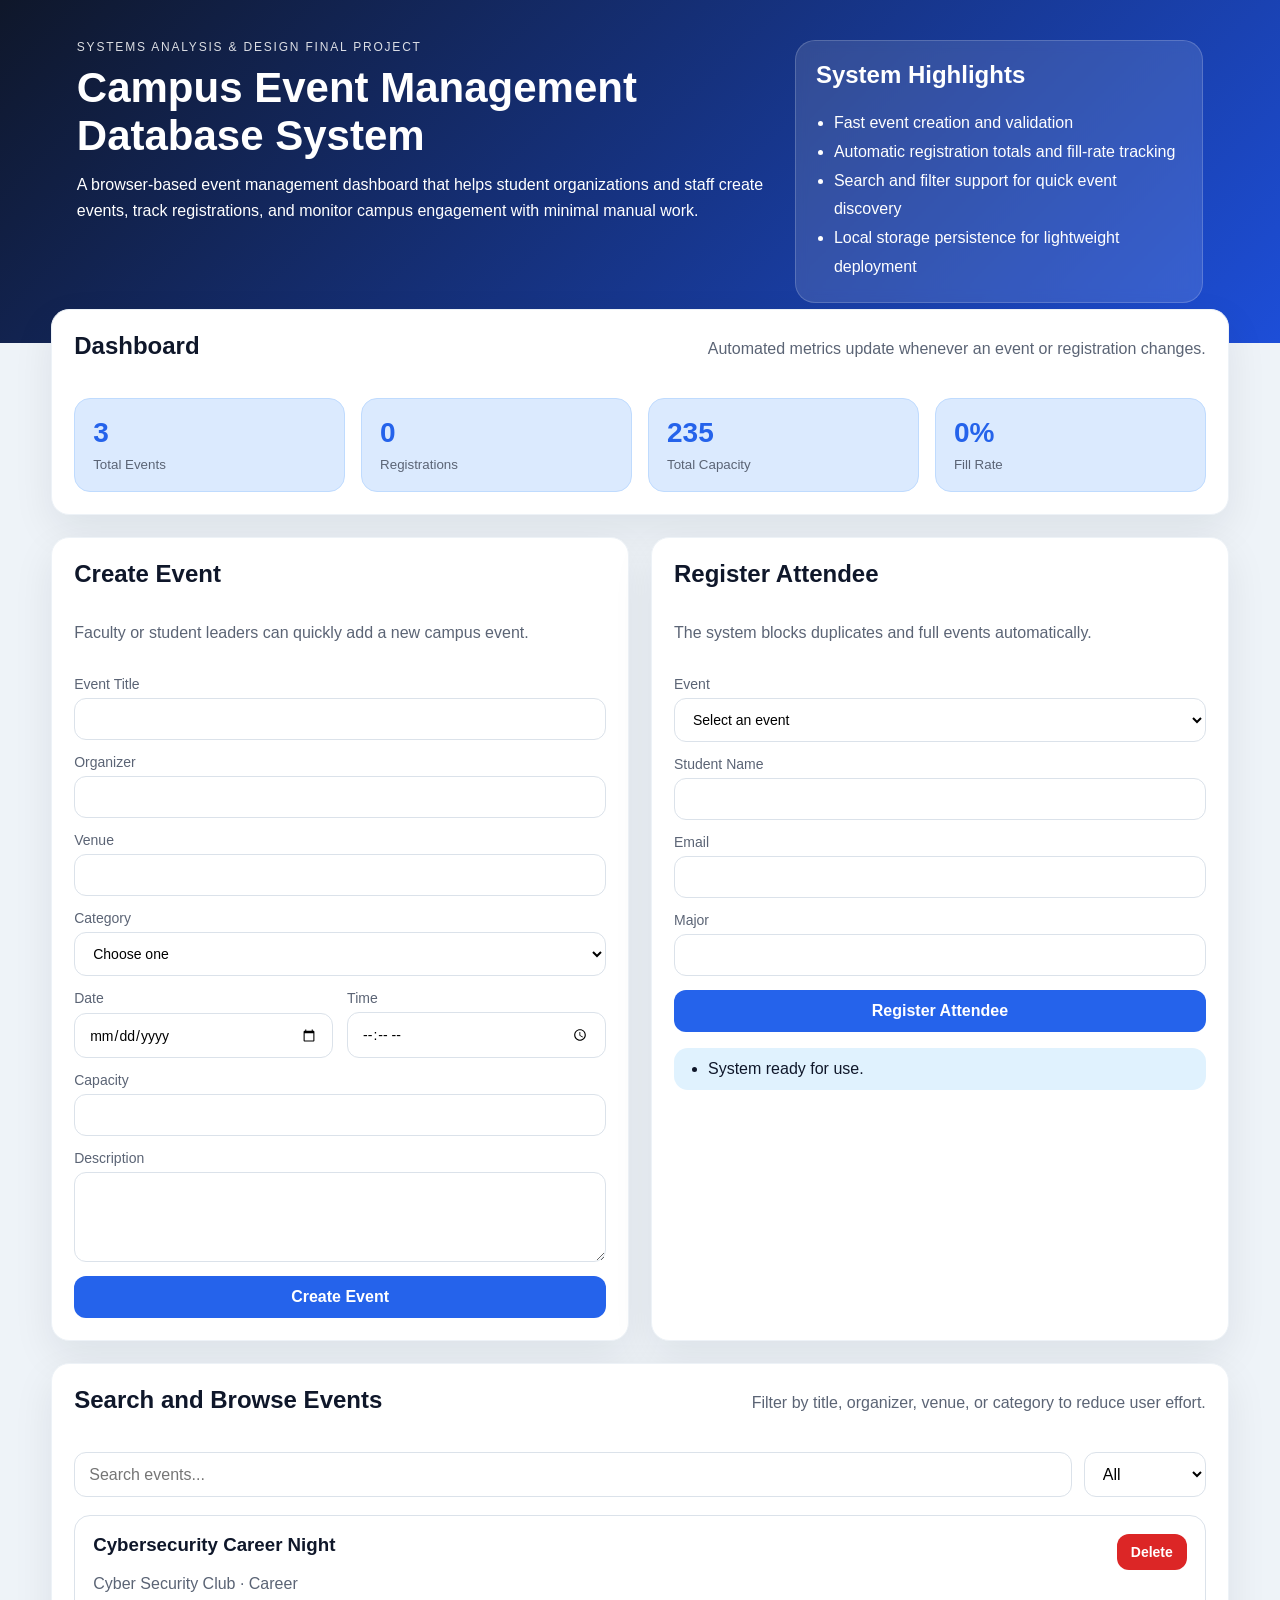
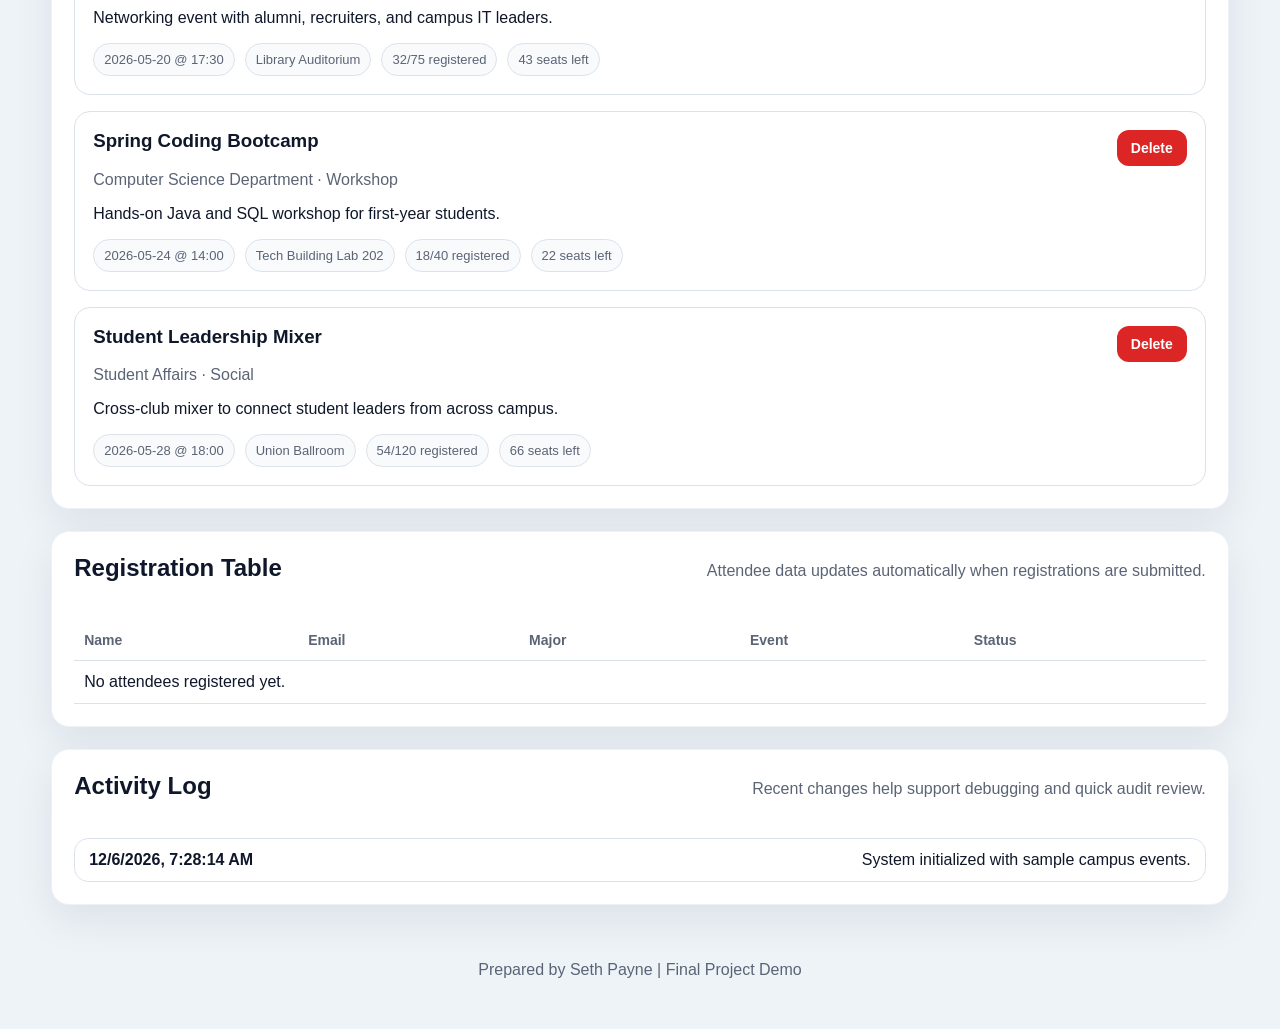
==== 1_code/index.html @ 9ccda8d7 "Add files via upload" ====
<!DOCTYPE html>
<html lang="en">
<head>
  <meta charset="UTF-8" />
  <meta name="viewport" content="width=device-width, initial-scale=1.0" />
  <title>Campus Event Management Database System</title>
  <link rel="stylesheet" href="style.css" />
</head>
<body>
  <header class="hero">
    <div>
      <p class="eyebrow">Systems Analysis & Design Final Project</p>
      <h1>Campus Event Management Database System</h1>
      <p class="hero-copy">
        A browser-based event management dashboard that helps student organizations and staff
        create events, track registrations, and monitor campus engagement with minimal manual work.
      </p>
    </div>
    <div class="hero-panel">
      <h2>System Highlights</h2>
      <ul>
        <li>Fast event creation and validation</li>
        <li>Automatic registration totals and fill-rate tracking</li>
        <li>Search and filter support for quick event discovery</li>
        <li>Local storage persistence for lightweight deployment</li>
      </ul>
    </div>
  </header>

  <main class="layout">
    <section class="panel full">
      <div class="section-head">
        <h2>Dashboard</h2>
        <p>Automated metrics update whenever an event or registration changes.</p>
      </div>
      <div id="stats" class="stats-grid"></div>
    </section>

    <section class="panel">
      <div class="section-head">
        <h2>Create Event</h2>
        <p>Faculty or student leaders can quickly add a new campus event.</p>
      </div>
      <form id="event-form" class="stack-form">
        <label>Event Title<input name="title" type="text" required /></label>
        <label>Organizer<input name="organizer" type="text" required /></label>
        <label>Venue<input name="venue" type="text" required /></label>
        <label>Category
          <select name="category" required>
            <option value="">Choose one</option>
            <option>Career</option>
            <option>Workshop</option>
            <option>Social</option>
            <option>Academic</option>
            <option>Club</option>
          </select>
        </label>
        <div class="split">
          <label>Date<input name="date" type="date" required /></label>
          <label>Time<input name="time" type="time" required /></label>
        </div>
        <label>Capacity<input name="capacity" type="number" min="1" required /></label>
        <label>Description<textarea name="description" rows="4"></textarea></label>
        <button type="submit">Create Event</button>
      </form>
    </section>

    <section class="panel">
      <div class="section-head">
        <h2>Register Attendee</h2>
        <p>The system blocks duplicates and full events automatically.</p>
      </div>
      <form id="registration-form" class="stack-form">
        <label>Event
          <select id="registration-event" name="eventId" required></select>
        </label>
        <label>Student Name<input name="name" type="text" required /></label>
        <label>Email<input name="email" type="email" required /></label>
        <label>Major<input name="major" type="text" /></label>
        <button type="submit">Register Attendee</button>
      </form>
      <div id="message-box" class="message info"><ul><li>System ready for use.</li></ul></div>
    </section>

    <section class="panel full">
      <div class="section-head">
        <h2>Search and Browse Events</h2>
        <p>Filter by title, organizer, venue, or category to reduce user effort.</p>
      </div>
      <div class="toolbar">
        <input id="search" type="search" placeholder="Search events..." />
        <select id="category-filter">
          <option>All</option>
          <option>Career</option>
          <option>Workshop</option>
          <option>Social</option>
          <option>Academic</option>
          <option>Club</option>
        </select>
      </div>
      <div id="event-list" class="event-grid"></div>
    </section>

    <section class="panel full">
      <div class="section-head">
        <h2>Registration Table</h2>
        <p>Attendee data updates automatically when registrations are submitted.</p>
      </div>
      <div class="table-wrap">
        <table>
          <thead>
            <tr>
              <th>Name</th>
              <th>Email</th>
              <th>Major</th>
              <th>Event</th>
              <th>Status</th>
            </tr>
          </thead>
          <tbody id="attendee-table-body"></tbody>
        </table>
      </div>
    </section>

    <section class="panel full">
      <div class="section-head">
        <h2>Activity Log</h2>
        <p>Recent changes help support debugging and quick audit review.</p>
      </div>
      <ul id="activity-feed" class="activity-feed"></ul>
    </section>
  </main>

  <footer class="footer">
    <p>Prepared by Seth Payne | Final Project Demo</p>
  </footer>

  <script type="module" src="app.js"></script>
</body>
</html>
---- 1_code/style.css ----
:root {
  --bg: #0f172a;
  --panel: #ffffff;
  --ink: #0f172a;
  --muted: #5b6475;
  --line: #dbe2ea;
  --accent: #2563eb;
  --accent-soft: #dbeafe;
  --success: #065f46;
  --success-bg: #d1fae5;
  --error: #991b1b;
  --error-bg: #fee2e2;
  --info-bg: #e0f2fe;
}

* { box-sizing: border-box; }

body {
  margin: 0;
  font-family: Arial, Helvetica, sans-serif;
  color: var(--ink);
  background: #eef3f8;
}

.hero {
  background: linear-gradient(135deg, #0f172a 0%, #1d4ed8 100%);
  color: #fff;
  padding: 40px 6vw;
  display: grid;
  grid-template-columns: 1.7fr 1fr;
  gap: 24px;
  align-items: start;
}

.eyebrow {
  text-transform: uppercase;
  letter-spacing: 0.15em;
  font-size: 12px;
  opacity: 0.85;
  margin: 0 0 10px;
}

h1, h2, h3, p {
  margin-top: 0;
}

.hero h1 {
  font-size: 42px;
  margin-bottom: 12px;
}

.hero-copy {
  max-width: 760px;
  line-height: 1.6;
}

.hero-panel {
  background: rgba(255, 255, 255, 0.12);
  border: 1px solid rgba(255,255,255,0.18);
  border-radius: 20px;
  padding: 20px;
  backdrop-filter: blur(6px);
}

.hero-panel ul {
  padding-left: 18px;
  line-height: 1.8;
  margin-bottom: 0;
}

.layout {
  width: min(1200px, 92vw);
  margin: -34px auto 40px;
  display: grid;
  grid-template-columns: repeat(2, 1fr);
  gap: 22px;
}

.panel {
  background: var(--panel);
  border-radius: 18px;
  padding: 22px;
  box-shadow: 0 15px 40px rgba(15, 23, 42, 0.08);
  border: 1px solid #edf2f7;
}

.panel.full {
  grid-column: 1 / -1;
}

.section-head {
  display: flex;
  justify-content: space-between;
  gap: 16px;
  align-items: baseline;
  margin-bottom: 18px;
  flex-wrap: wrap;
}

.section-head p, .muted {
  color: var(--muted);
}

.stats-grid {
  display: grid;
  grid-template-columns: repeat(4, 1fr);
  gap: 16px;
}

.stat-card {
  padding: 18px;
  background: var(--accent-soft);
  border-radius: 16px;
  border: 1px solid #bfdbfe;
}

.stat-card span {
  display: block;
  font-size: 28px;
  font-weight: bold;
  color: var(--accent);
  margin-bottom: 6px;
}

.stat-card small {
  color: var(--muted);
}

.stack-form {
  display: grid;
  gap: 14px;
}

.stack-form label {
  display: grid;
  gap: 6px;
  color: var(--muted);
  font-size: 14px;
}

input, select, textarea, button {
  font: inherit;
}

input, select, textarea {
  padding: 12px 14px;
  border: 1px solid var(--line);
  border-radius: 12px;
  background: #fff;
}

button {
  background: var(--accent);
  color: white;
  border: none;
  padding: 12px 14px;
  border-radius: 12px;
  cursor: pointer;
  font-weight: 700;
}

button:hover {
  opacity: 0.95;
}

.danger-btn {
  background: #dc2626;
  padding: 10px 14px;
  font-size: 14px;
}

.split {
  display: grid;
  grid-template-columns: repeat(2, 1fr);
  gap: 14px;
}

.message {
  border-radius: 14px;
  padding: 12px 16px;
  margin-top: 16px;
}

.message ul {
  margin: 0;
  padding-left: 18px;
}

.message.info { background: var(--info-bg); }
.message.success { background: var(--success-bg); color: var(--success); }
.message.error { background: var(--error-bg); color: var(--error); }

.toolbar {
  display: flex;
  gap: 12px;
  margin-bottom: 18px;
  flex-wrap: wrap;
}

.toolbar input {
  flex: 1 1 320px;
}

.event-grid {
  display: grid;
  gap: 16px;
}

.event-card {
  border: 1px solid var(--line);
  border-radius: 16px;
  padding: 18px;
}

.event-top {
  display: flex;
  justify-content: space-between;
  gap: 16px;
  align-items: start;
}

.pill-row {
  display: flex;
  gap: 10px;
  flex-wrap: wrap;
}

.pill-row span {
  background: #f8fafc;
  border: 1px solid var(--line);
  padding: 8px 10px;
  border-radius: 999px;
  color: var(--muted);
  font-size: 13px;
}

.table-wrap {
  overflow-x: auto;
}

table {
  width: 100%;
  border-collapse: collapse;
}

th, td {
  text-align: left;
  border-bottom: 1px solid var(--line);
  padding: 12px 10px;
}

th {
  color: var(--muted);
  font-size: 14px;
}

.activity-feed {
  list-style: none;
  padding: 0;
  margin: 0;
  display: grid;
  gap: 12px;
}

.activity-feed li {
  border: 1px solid var(--line);
  border-radius: 14px;
  padding: 12px 14px;
  display: flex;
  justify-content: space-between;
  gap: 18px;
  flex-wrap: wrap;
}

.empty-state {
  border: 1px dashed var(--line);
  border-radius: 16px;
  padding: 24px;
  text-align: center;
  color: var(--muted);
}

.footer {
  text-align: center;
  color: var(--muted);
  padding: 16px 20px 34px;
}

@media (max-width: 900px) {
  .hero, .layout {
    grid-template-columns: 1fr;
  }
  .stats-grid {
    grid-template-columns: repeat(2, 1fr);
  }
  .hero h1 {
    font-size: 32px;
  }
}

@media (max-width: 560px) {
  .stats-grid, .split {
    grid-template-columns: 1fr;
  }
}
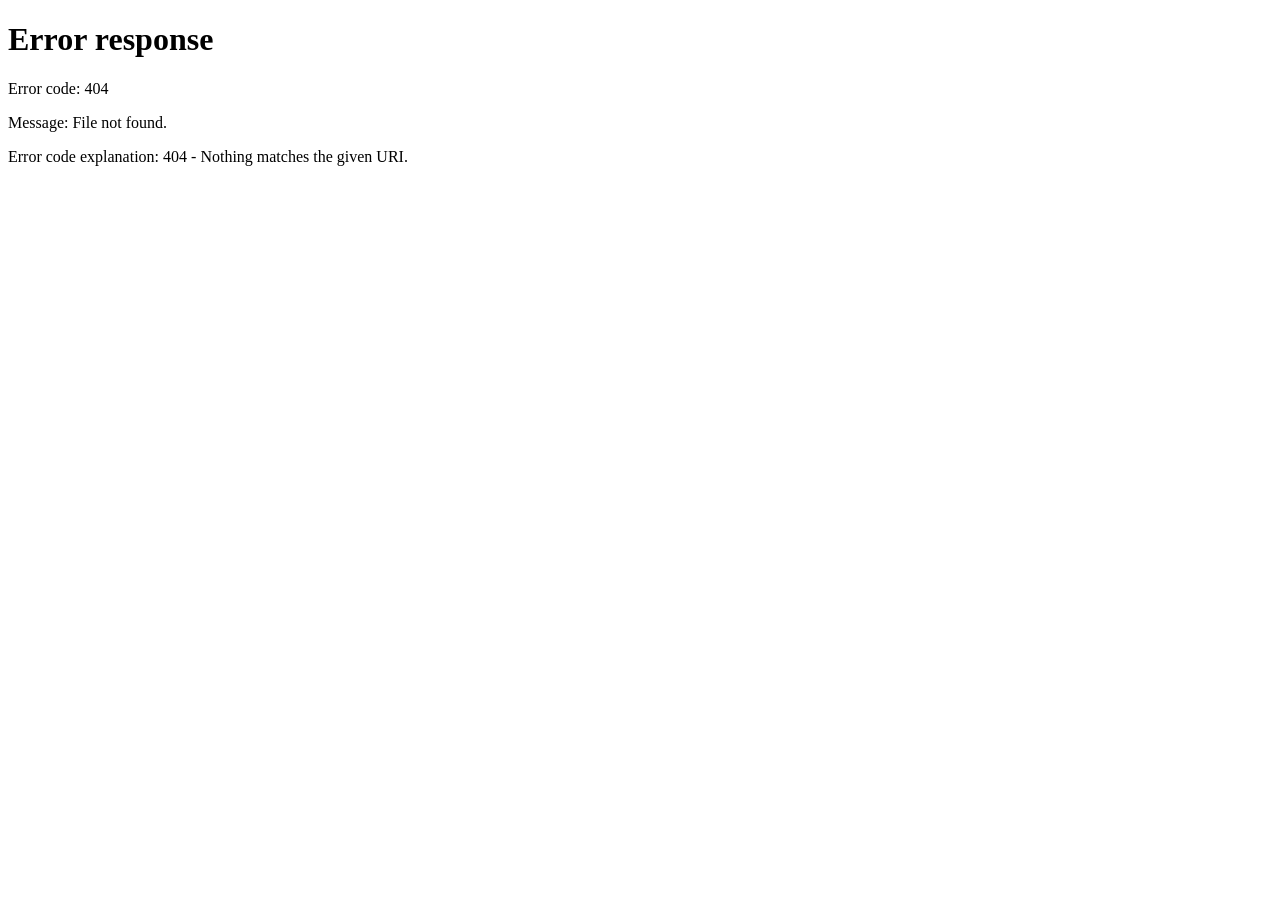
==== commit 64648437: "Update index.html" ====
--- a/1_code/index.html
+++ b/1_code/index.html
@@ -4,137 +4,73 @@
   <meta charset="UTF-8" />
   <meta name="viewport" content="width=device-width, initial-scale=1.0" />
   <title>Campus Event Management Database System</title>
-  <link rel="stylesheet" href="style.css" />
+
+  <!-- Automatically redirect to the real project demo -->
+  <meta http-equiv="refresh" content="0; url=1_code/index.html" />
+
+  <style>
+    body {
+      font-family: Arial, Helvetica, sans-serif;
+      background: #f4f6f9;
+      color: #1f2937;
+      margin: 0;
+      padding: 0;
+      display: flex;
+      align-items: center;
+      justify-content: center;
+      min-height: 100vh;
+      text-align: center;
+    }
+
+    .container {
+      background: white;
+      padding: 40px;
+      border-radius: 12px;
+      box-shadow: 0 4px 15px rgba(0, 0, 0, 0.12);
+      max-width: 650px;
+      width: 90%;
+    }
+
+    h1 {
+      color: #0f4c81;
+      margin-bottom: 10px;
+    }
+
+    p {
+      font-size: 16px;
+      line-height: 1.5;
+    }
+
+    a {
+      display: inline-block;
+      margin-top: 20px;
+      background: #0f4c81;
+      color: white;
+      padding: 12px 20px;
+      border-radius: 8px;
+      text-decoration: none;
+      font-weight: bold;
+    }
+
+    a:hover {
+      background: #09385f;
+    }
+  </style>
 </head>
+
 <body>
-  <header class="hero">
-    <div>
-      <p class="eyebrow">Systems Analysis & Design Final Project</p>
-      <h1>Campus Event Management Database System</h1>
-      <p class="hero-copy">
-        A browser-based event management dashboard that helps student organizations and staff
-        create events, track registrations, and monitor campus engagement with minimal manual work.
-      </p>
-    </div>
-    <div class="hero-panel">
-      <h2>System Highlights</h2>
-      <ul>
-        <li>Fast event creation and validation</li>
-        <li>Automatic registration totals and fill-rate tracking</li>
-        <li>Search and filter support for quick event discovery</li>
-        <li>Local storage persistence for lightweight deployment</li>
-      </ul>
-    </div>
-  </header>
+  <div class="container">
+    <h1>Campus Event Management Database System</h1>
 
-  <main class="layout">
-    <section class="panel full">
-      <div class="section-head">
-        <h2>Dashboard</h2>
-        <p>Automated metrics update whenever an event or registration changes.</p>
-      </div>
-      <div id="stats" class="stats-grid"></div>
-    </section>
+    <p>
+      Opening the live project demo now...
+    </p>
 
-    <section class="panel">
-      <div class="section-head">
-        <h2>Create Event</h2>
-        <p>Faculty or student leaders can quickly add a new campus event.</p>
-      </div>
-      <form id="event-form" class="stack-form">
-        <label>Event Title<input name="title" type="text" required /></label>
-        <label>Organizer<input name="organizer" type="text" required /></label>
-        <label>Venue<input name="venue" type="text" required /></label>
-        <label>Category
-          <select name="category" required>
-            <option value="">Choose one</option>
-            <option>Career</option>
-            <option>Workshop</option>
-            <option>Social</option>
-            <option>Academic</option>
-            <option>Club</option>
-          </select>
-        </label>
-        <div class="split">
-          <label>Date<input name="date" type="date" required /></label>
-          <label>Time<input name="time" type="time" required /></label>
-        </div>
-        <label>Capacity<input name="capacity" type="number" min="1" required /></label>
-        <label>Description<textarea name="description" rows="4"></textarea></label>
-        <button type="submit">Create Event</button>
-      </form>
-    </section>
+    <p>
+      If the demo does not open automatically, click the button below.
+    </p>
 
-    <section class="panel">
-      <div class="section-head">
-        <h2>Register Attendee</h2>
-        <p>The system blocks duplicates and full events automatically.</p>
-      </div>
-      <form id="registration-form" class="stack-form">
-        <label>Event
-          <select id="registration-event" name="eventId" required></select>
-        </label>
-        <label>Student Name<input name="name" type="text" required /></label>
-        <label>Email<input name="email" type="email" required /></label>
-        <label>Major<input name="major" type="text" /></label>
-        <button type="submit">Register Attendee</button>
-      </form>
-      <div id="message-box" class="message info"><ul><li>System ready for use.</li></ul></div>
-    </section>
-
-    <section class="panel full">
-      <div class="section-head">
-        <h2>Search and Browse Events</h2>
-        <p>Filter by title, organizer, venue, or category to reduce user effort.</p>
-      </div>
-      <div class="toolbar">
-        <input id="search" type="search" placeholder="Search events..." />
-        <select id="category-filter">
-          <option>All</option>
-          <option>Career</option>
-          <option>Workshop</option>
-          <option>Social</option>
-          <option>Academic</option>
-          <option>Club</option>
-        </select>
-      </div>
-      <div id="event-list" class="event-grid"></div>
-    </section>
-
-    <section class="panel full">
-      <div class="section-head">
-        <h2>Registration Table</h2>
-        <p>Attendee data updates automatically when registrations are submitted.</p>
-      </div>
-      <div class="table-wrap">
-        <table>
-          <thead>
-            <tr>
-              <th>Name</th>
-              <th>Email</th>
-              <th>Major</th>
-              <th>Event</th>
-              <th>Status</th>
-            </tr>
-          </thead>
-          <tbody id="attendee-table-body"></tbody>
-        </table>
-      </div>
-    </section>
-
-    <section class="panel full">
-      <div class="section-head">
-        <h2>Activity Log</h2>
-        <p>Recent changes help support debugging and quick audit review.</p>
-      </div>
-      <ul id="activity-feed" class="activity-feed"></ul>
-    </section>
-  </main>
-
-  <footer class="footer">
-    <p>Prepared by Seth Payne | Final Project Demo</p>
-  </footer>
-
-  <script type="module" src="app.js"></script>
+    <a href="1_code/index.html">Open Live Demo</a>
+  </div>
 </body>
 </html>
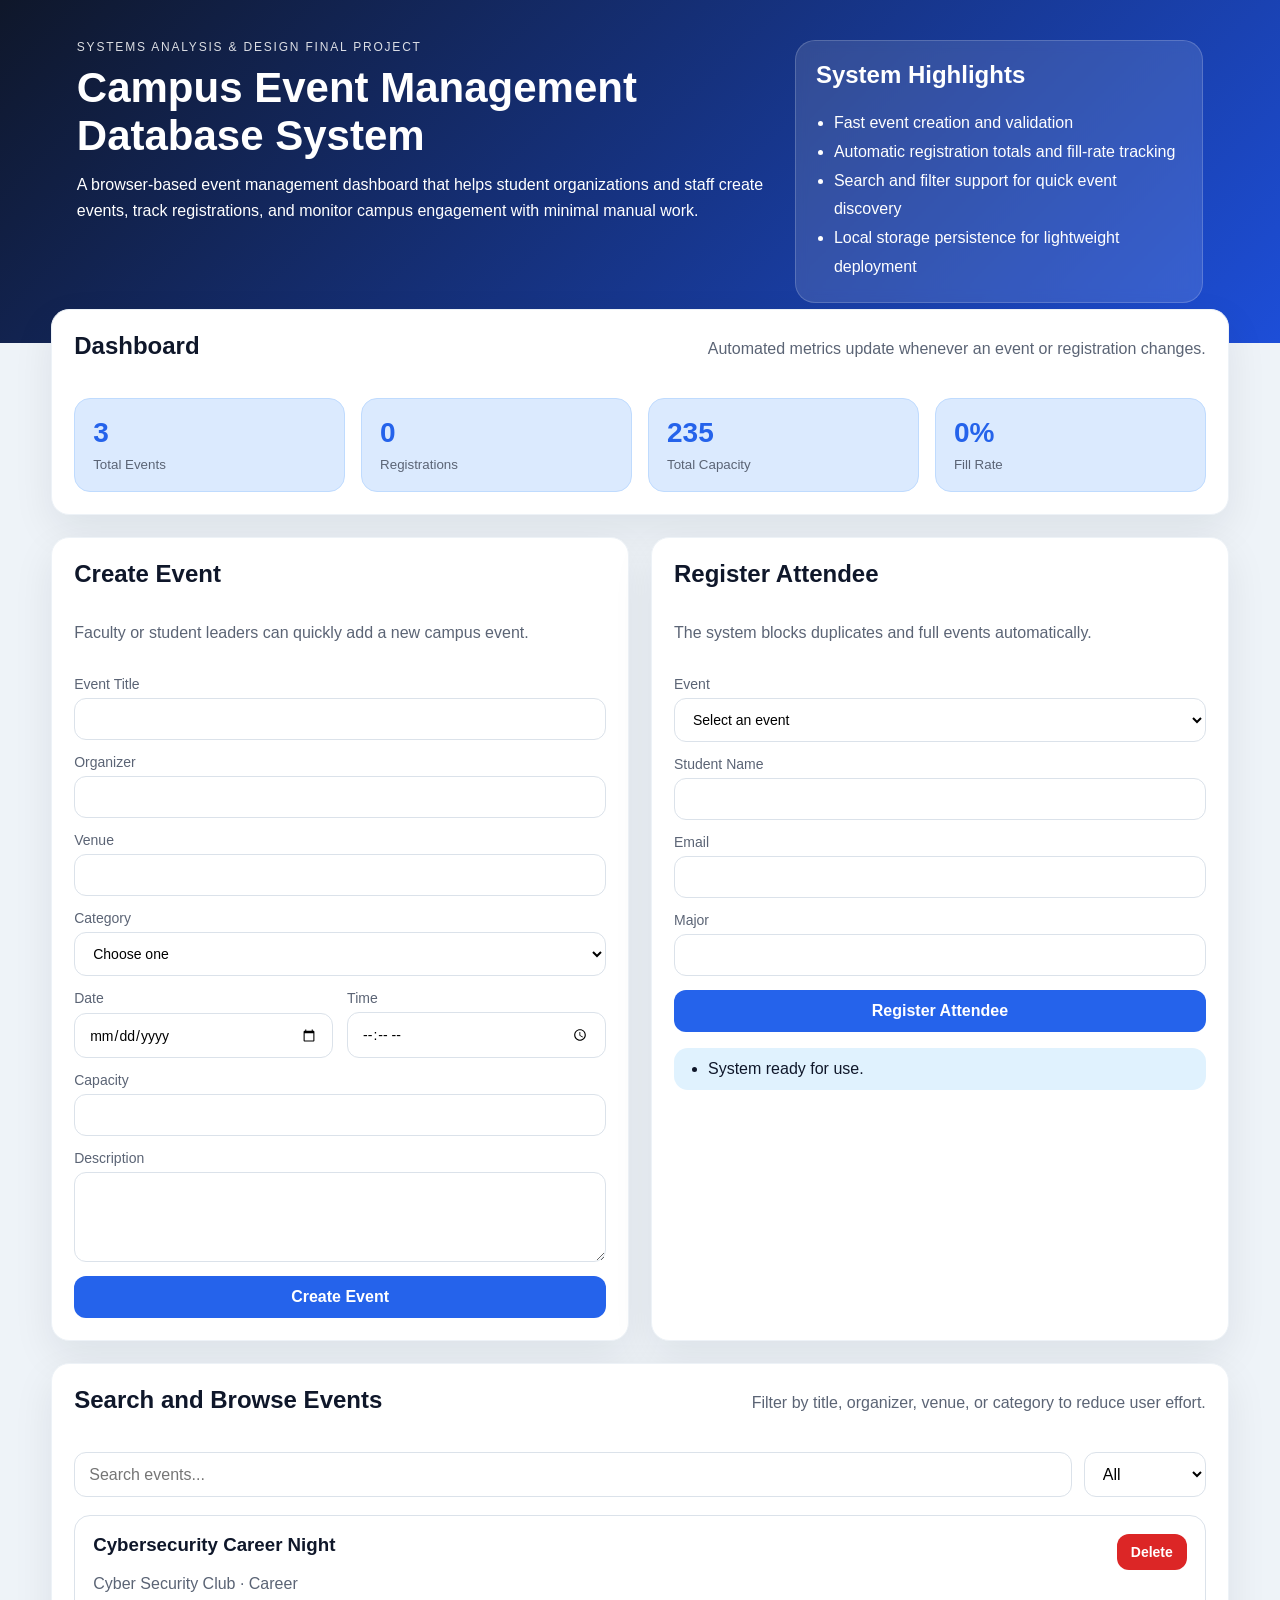
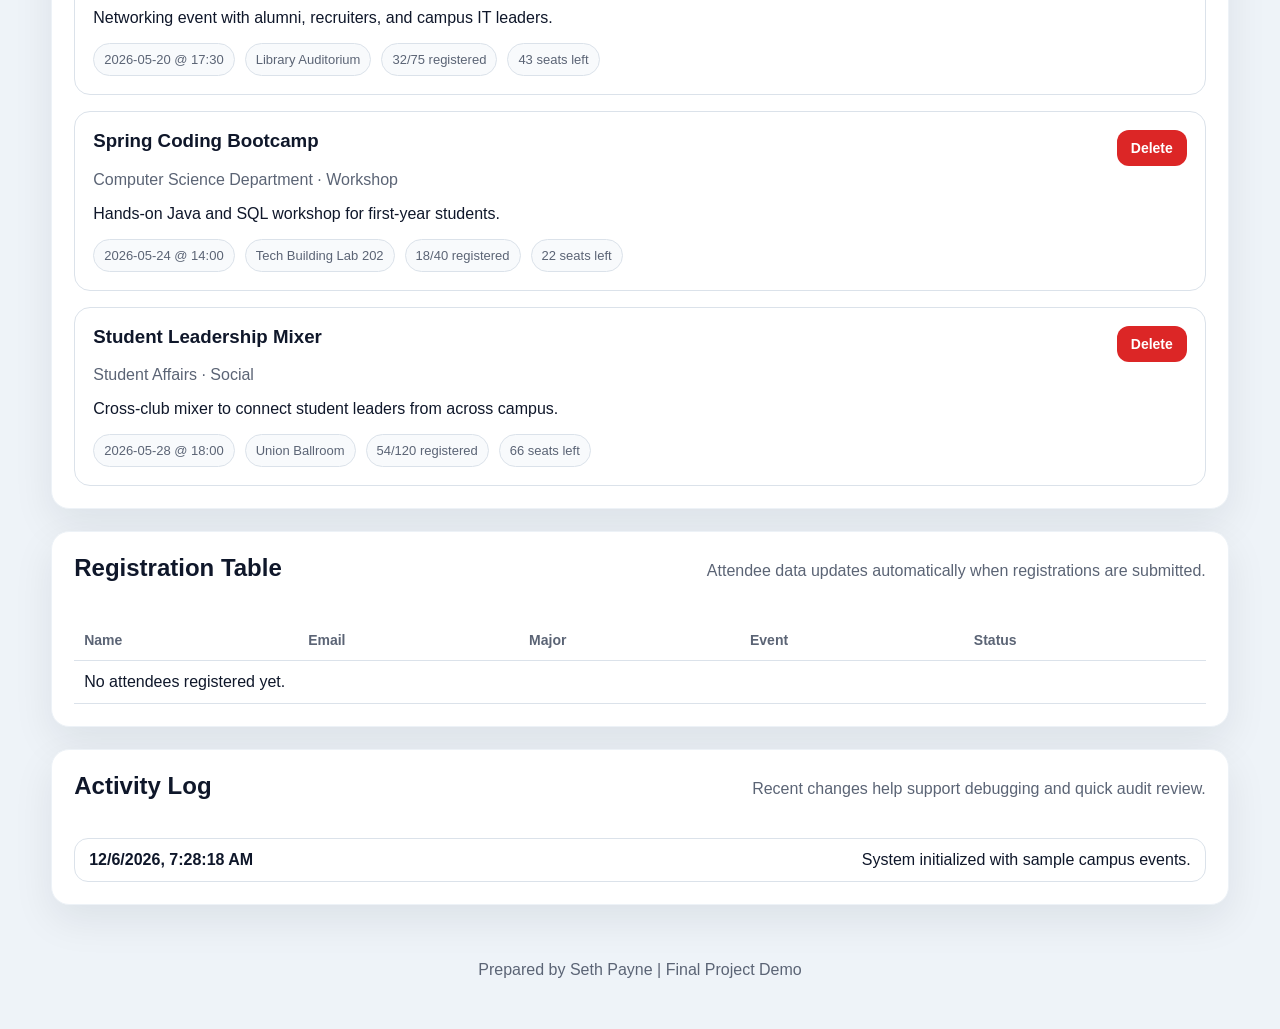
==== commit 48916fbf: "Update index.html" ====
--- a/1_code/index.html
+++ b/1_code/index.html
@@ -4,73 +4,137 @@
   <meta charset="UTF-8" />
   <meta name="viewport" content="width=device-width, initial-scale=1.0" />
   <title>Campus Event Management Database System</title>
+  <link rel="stylesheet" href="style.css" />
+</head>
+<body>
+  <header class="hero">
+    <div>
+      <p class="eyebrow">Systems Analysis & Design Final Project</p>
+      <h1>Campus Event Management Database System</h1>
+      <p class="hero-copy">
+        A browser-based event management dashboard that helps student organizations and staff
+        create events, track registrations, and monitor campus engagement with minimal manual work.
+      </p>
+    </div>
+    <div class="hero-panel">
+      <h2>System Highlights</h2>
+      <ul>
+        <li>Fast event creation and validation</li>
+        <li>Automatic registration totals and fill-rate tracking</li>
+        <li>Search and filter support for quick event discovery</li>
+        <li>Local storage persistence for lightweight deployment</li>
+      </ul>
+    </div>
+  </header>
 
-  <!-- Automatically redirect to the real project demo -->
-  <meta http-equiv="refresh" content="0; url=1_code/index.html" />
+  <main class="layout">
+    <section class="panel full">
+      <div class="section-head">
+        <h2>Dashboard</h2>
+        <p>Automated metrics update whenever an event or registration changes.</p>
+      </div>
+      <div id="stats" class="stats-grid"></div>
+    </section>
 
-  <style>
-    body {
-      font-family: Arial, Helvetica, sans-serif;
-      background: #f4f6f9;
-      color: #1f2937;
-      margin: 0;
-      padding: 0;
-      display: flex;
-      align-items: center;
-      justify-content: center;
-      min-height: 100vh;
-      text-align: center;
-    }
+    <section class="panel">
+      <div class="section-head">
+        <h2>Create Event</h2>
+        <p>Faculty or student leaders can quickly add a new campus event.</p>
+      </div>
+      <form id="event-form" class="stack-form">
+        <label>Event Title<input name="title" type="text" required /></label>
+        <label>Organizer<input name="organizer" type="text" required /></label>
+        <label>Venue<input name="venue" type="text" required /></label>
+        <label>Category
+          <select name="category" required>
+            <option value="">Choose one</option>
+            <option>Career</option>
+            <option>Workshop</option>
+            <option>Social</option>
+            <option>Academic</option>
+            <option>Club</option>
+          </select>
+        </label>
+        <div class="split">
+          <label>Date<input name="date" type="date" required /></label>
+          <label>Time<input name="time" type="time" required /></label>
+        </div>
+        <label>Capacity<input name="capacity" type="number" min="1" required /></label>
+        <label>Description<textarea name="description" rows="4"></textarea></label>
+        <button type="submit">Create Event</button>
+      </form>
+    </section>
 
-    .container {
-      background: white;
-      padding: 40px;
-      border-radius: 12px;
-      box-shadow: 0 4px 15px rgba(0, 0, 0, 0.12);
-      max-width: 650px;
-      width: 90%;
-    }
+    <section class="panel">
+      <div class="section-head">
+        <h2>Register Attendee</h2>
+        <p>The system blocks duplicates and full events automatically.</p>
+      </div>
+      <form id="registration-form" class="stack-form">
+        <label>Event
+          <select id="registration-event" name="eventId" required></select>
+        </label>
+        <label>Student Name<input name="name" type="text" required /></label>
+        <label>Email<input name="email" type="email" required /></label>
+        <label>Major<input name="major" type="text" /></label>
+        <button type="submit">Register Attendee</button>
+      </form>
+      <div id="message-box" class="message info"><ul><li>System ready for use.</li></ul></div>
+    </section>
 
-    h1 {
-      color: #0f4c81;
-      margin-bottom: 10px;
-    }
+    <section class="panel full">
+      <div class="section-head">
+        <h2>Search and Browse Events</h2>
+        <p>Filter by title, organizer, venue, or category to reduce user effort.</p>
+      </div>
+      <div class="toolbar">
+        <input id="search" type="search" placeholder="Search events..." />
+        <select id="category-filter">
+          <option>All</option>
+          <option>Career</option>
+          <option>Workshop</option>
+          <option>Social</option>
+          <option>Academic</option>
+          <option>Club</option>
+        </select>
+      </div>
+      <div id="event-list" class="event-grid"></div>
+    </section>
 
-    p {
-      font-size: 16px;
-      line-height: 1.5;
-    }
+    <section class="panel full">
+      <div class="section-head">
+        <h2>Registration Table</h2>
+        <p>Attendee data updates automatically when registrations are submitted.</p>
+      </div>
+      <div class="table-wrap">
+        <table>
+          <thead>
+            <tr>
+              <th>Name</th>
+              <th>Email</th>
+              <th>Major</th>
+              <th>Event</th>
+              <th>Status</th>
+            </tr>
+          </thead>
+          <tbody id="attendee-table-body"></tbody>
+        </table>
+      </div>
+    </section>
 
-    a {
-      display: inline-block;
-      margin-top: 20px;
-      background: #0f4c81;
-      color: white;
-      padding: 12px 20px;
-      border-radius: 8px;
-      text-decoration: none;
-      font-weight: bold;
-    }
+    <section class="panel full">
+      <div class="section-head">
+        <h2>Activity Log</h2>
+        <p>Recent changes help support debugging and quick audit review.</p>
+      </div>
+      <ul id="activity-feed" class="activity-feed"></ul>
+    </section>
+  </main>
 
-    a:hover {
-      background: #09385f;
-    }
-  </style>
-</head>
+  <footer class="footer">
+    <p>Prepared by Seth Payne | Final Project Demo</p>
+  </footer>
 
-<body>
-  <div class="container">
-    <h1>Campus Event Management Database System</h1>
-
-    <p>
-      Opening the live project demo now...
-    </p>
-
-    <p>
-      If the demo does not open automatically, click the button below.
-    </p>
-
-    <a href="1_code/index.html">Open Live Demo</a>
-  </div>
+  <script type="module" src="app.js"></script>
 </body>
 </html>
--- a/1_code/style.css
+++ b/1_code/style.css
@@ -0,0 +1,306 @@
+
+:root {
+  --bg: #0f172a;
+  --panel: #ffffff;
+  --ink: #0f172a;
+  --muted: #5b6475;
+  --line: #dbe2ea;
+  --accent: #2563eb;
+  --accent-soft: #dbeafe;
+  --success: #065f46;
+  --success-bg: #d1fae5;
+  --error: #991b1b;
+  --error-bg: #fee2e2;
+  --info-bg: #e0f2fe;
+}
+
+* { box-sizing: border-box; }
+
+body {
+  margin: 0;
+  font-family: Arial, Helvetica, sans-serif;
+  color: var(--ink);
+  background: #eef3f8;
+}
+
+.hero {
+  background: linear-gradient(135deg, #0f172a 0%, #1d4ed8 100%);
+  color: #fff;
+  padding: 40px 6vw;
+  display: grid;
+  grid-template-columns: 1.7fr 1fr;
+  gap: 24px;
+  align-items: start;
+}
+
+.eyebrow {
+  text-transform: uppercase;
+  letter-spacing: 0.15em;
+  font-size: 12px;
+  opacity: 0.85;
+  margin: 0 0 10px;
+}
+
+h1, h2, h3, p {
+  margin-top: 0;
+}
+
+.hero h1 {
+  font-size: 42px;
+  margin-bottom: 12px;
+}
+
+.hero-copy {
+  max-width: 760px;
+  line-height: 1.6;
+}
+
+.hero-panel {
+  background: rgba(255, 255, 255, 0.12);
+  border: 1px solid rgba(255,255,255,0.18);
+  border-radius: 20px;
+  padding: 20px;
+  backdrop-filter: blur(6px);
+}
+
+.hero-panel ul {
+  padding-left: 18px;
+  line-height: 1.8;
+  margin-bottom: 0;
+}
+
+.layout {
+  width: min(1200px, 92vw);
+  margin: -34px auto 40px;
+  display: grid;
+  grid-template-columns: repeat(2, 1fr);
+  gap: 22px;
+}
+
+.panel {
+  background: var(--panel);
+  border-radius: 18px;
+  padding: 22px;
+  box-shadow: 0 15px 40px rgba(15, 23, 42, 0.08);
+  border: 1px solid #edf2f7;
+}
+
+.panel.full {
+  grid-column: 1 / -1;
+}
+
+.section-head {
+  display: flex;
+  justify-content: space-between;
+  gap: 16px;
+  align-items: baseline;
+  margin-bottom: 18px;
+  flex-wrap: wrap;
+}
+
+.section-head p, .muted {
+  color: var(--muted);
+}
+
+.stats-grid {
+  display: grid;
+  grid-template-columns: repeat(4, 1fr);
+  gap: 16px;
+}
+
+.stat-card {
+  padding: 18px;
+  background: var(--accent-soft);
+  border-radius: 16px;
+  border: 1px solid #bfdbfe;
+}
+
+.stat-card span {
+  display: block;
+  font-size: 28px;
+  font-weight: bold;
+  color: var(--accent);
+  margin-bottom: 6px;
+}
+
+.stat-card small {
+  color: var(--muted);
+}
+
+.stack-form {
+  display: grid;
+  gap: 14px;
+}
+
+.stack-form label {
+  display: grid;
+  gap: 6px;
+  color: var(--muted);
+  font-size: 14px;
+}
+
+input, select, textarea, button {
+  font: inherit;
+}
+
+input, select, textarea {
+  padding: 12px 14px;
+  border: 1px solid var(--line);
+  border-radius: 12px;
+  background: #fff;
+}
+
+button {
+  background: var(--accent);
+  color: white;
+  border: none;
+  padding: 12px 14px;
+  border-radius: 12px;
+  cursor: pointer;
+  font-weight: 700;
+}
+
+button:hover {
+  opacity: 0.95;
+}
+
+.danger-btn {
+  background: #dc2626;
+  padding: 10px 14px;
+  font-size: 14px;
+}
+
+.split {
+  display: grid;
+  grid-template-columns: repeat(2, 1fr);
+  gap: 14px;
+}
+
+.message {
+  border-radius: 14px;
+  padding: 12px 16px;
+  margin-top: 16px;
+}
+
+.message ul {
+  margin: 0;
+  padding-left: 18px;
+}
+
+.message.info { background: var(--info-bg); }
+.message.success { background: var(--success-bg); color: var(--success); }
+.message.error { background: var(--error-bg); color: var(--error); }
+
+.toolbar {
+  display: flex;
+  gap: 12px;
+  margin-bottom: 18px;
+  flex-wrap: wrap;
+}
+
+.toolbar input {
+  flex: 1 1 320px;
+}
+
+.event-grid {
+  display: grid;
+  gap: 16px;
+}
+
+.event-card {
+  border: 1px solid var(--line);
+  border-radius: 16px;
+  padding: 18px;
+}
+
+.event-top {
+  display: flex;
+  justify-content: space-between;
+  gap: 16px;
+  align-items: start;
+}
+
+.pill-row {
+  display: flex;
+  gap: 10px;
+  flex-wrap: wrap;
+}
+
+.pill-row span {
+  background: #f8fafc;
+  border: 1px solid var(--line);
+  padding: 8px 10px;
+  border-radius: 999px;
+  color: var(--muted);
+  font-size: 13px;
+}
+
+.table-wrap {
+  overflow-x: auto;
+}
+
+table {
+  width: 100%;
+  border-collapse: collapse;
+}
+
+th, td {
+  text-align: left;
+  border-bottom: 1px solid var(--line);
+  padding: 12px 10px;
+}
+
+th {
+  color: var(--muted);
+  font-size: 14px;
+}
+
+.activity-feed {
+  list-style: none;
+  padding: 0;
+  margin: 0;
+  display: grid;
+  gap: 12px;
+}
+
+.activity-feed li {
+  border: 1px solid var(--line);
+  border-radius: 14px;
+  padding: 12px 14px;
+  display: flex;
+  justify-content: space-between;
+  gap: 18px;
+  flex-wrap: wrap;
+}
+
+.empty-state {
+  border: 1px dashed var(--line);
+  border-radius: 16px;
+  padding: 24px;
+  text-align: center;
+  color: var(--muted);
+}
+
+.footer {
+  text-align: center;
+  color: var(--muted);
+  padding: 16px 20px 34px;
+}
+
+@media (max-width: 900px) {
+  .hero, .layout {
+    grid-template-columns: 1fr;
+  }
+  .stats-grid {
+    grid-template-columns: repeat(2, 1fr);
+  }
+  .hero h1 {
+    font-size: 32px;
+  }
+}
+
+@media (max-width: 560px) {
+  .stats-grid, .split {
+    grid-template-columns: 1fr;
+  }
+}
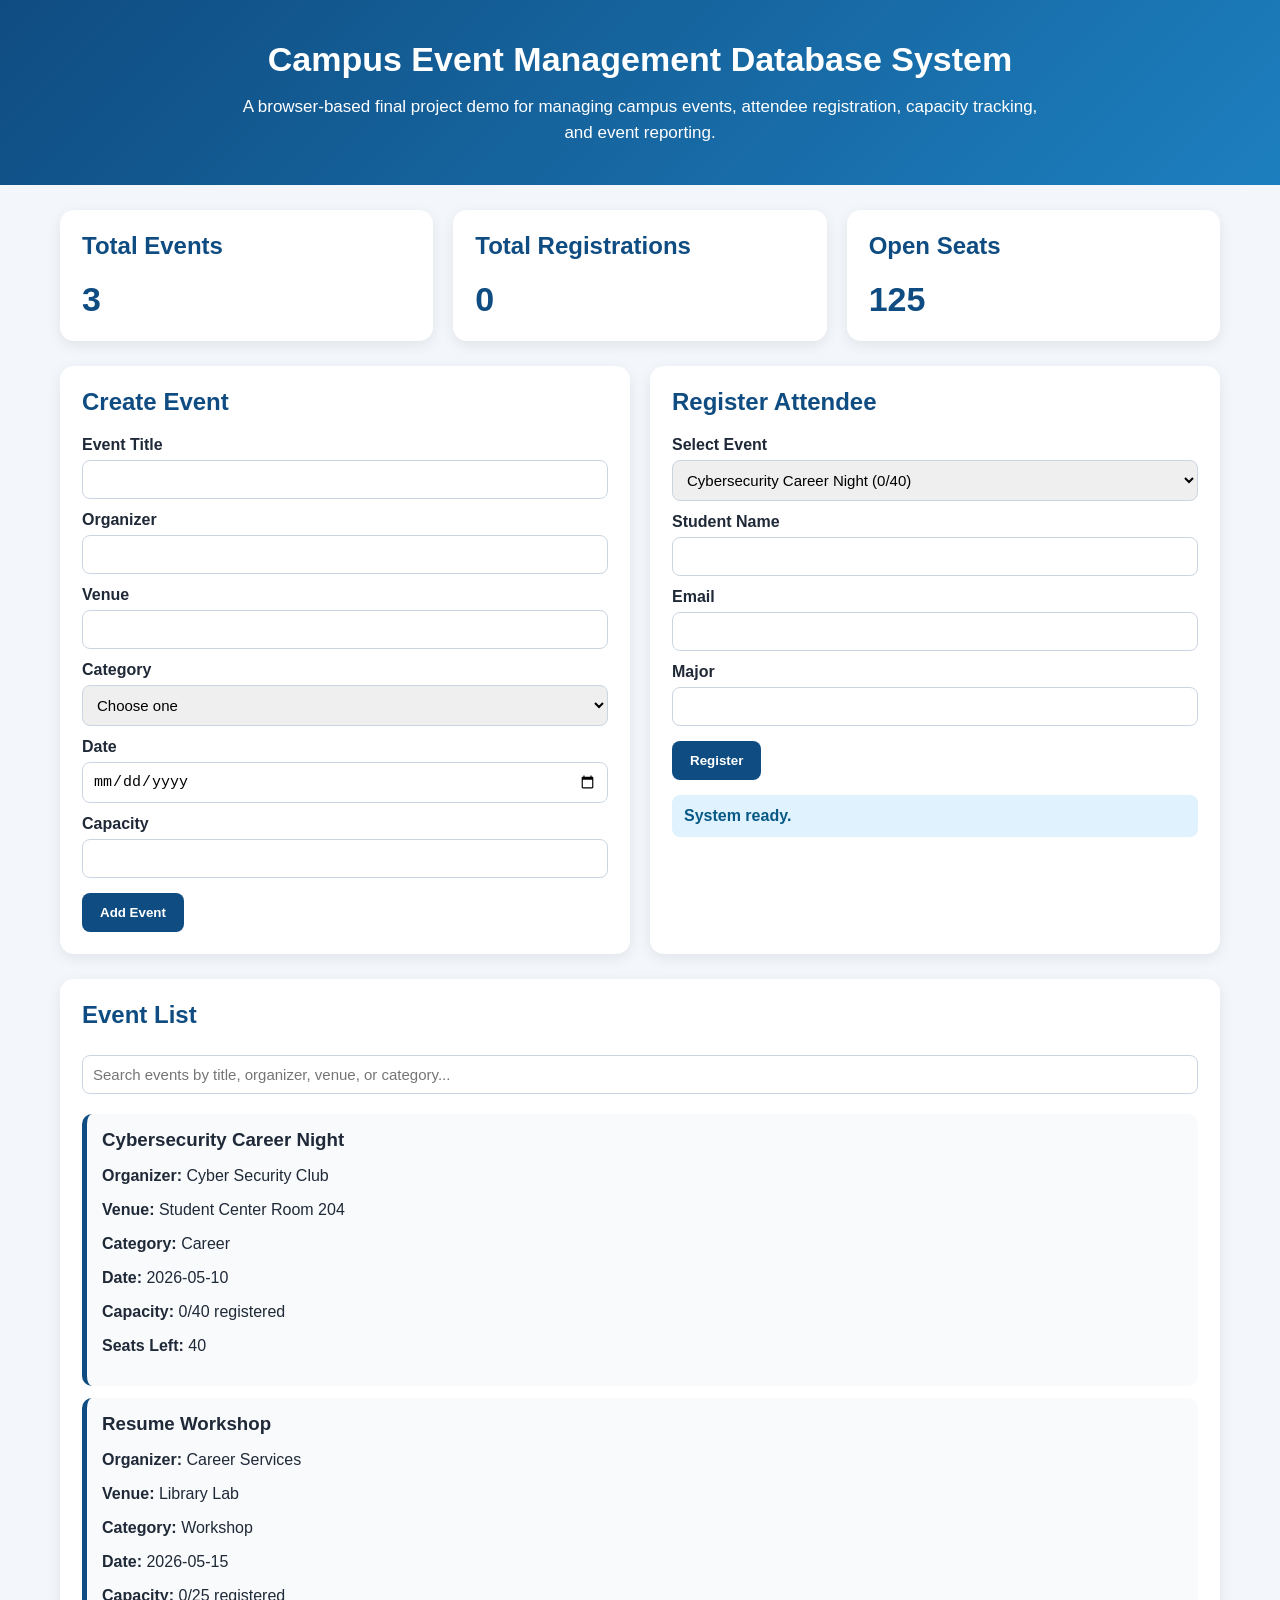
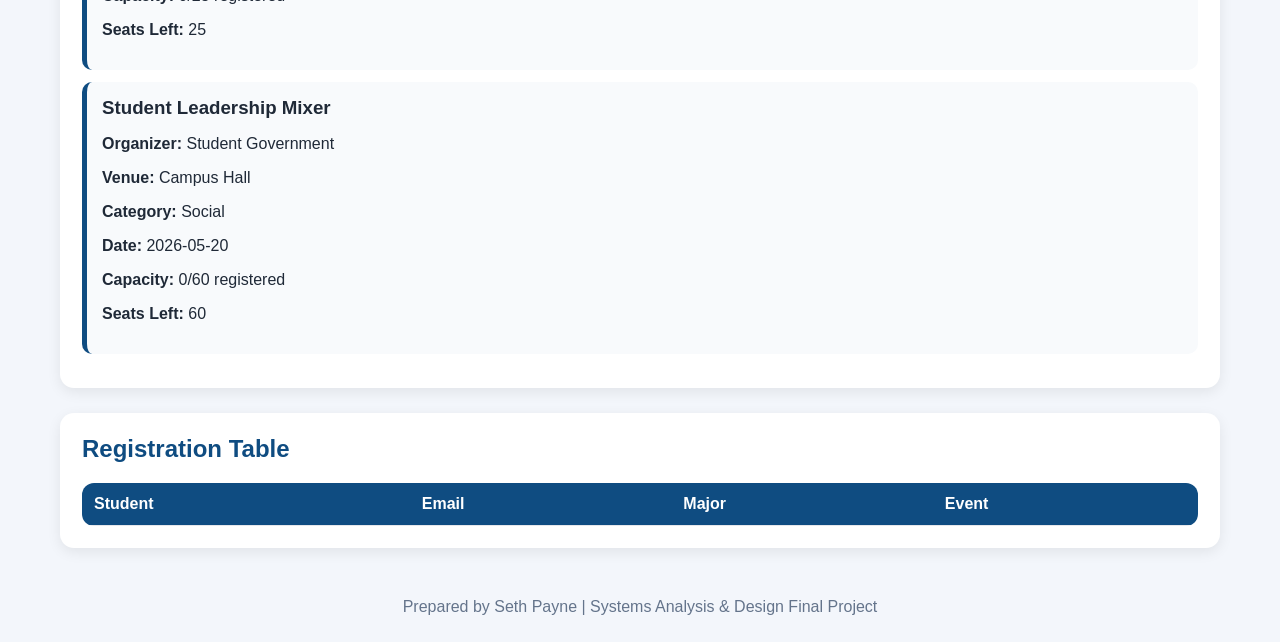
==== commit b7f5c07e: "Refactor index.html for improved structure and style" ====
--- a/1_code/index.html
+++ b/1_code/index.html
@@ -4,49 +4,193 @@
   <meta charset="UTF-8" />
   <meta name="viewport" content="width=device-width, initial-scale=1.0" />
   <title>Campus Event Management Database System</title>
-  <link rel="stylesheet" href="style.css" />
+
+  <style>
+    * {
+      box-sizing: border-box;
+    }
+
+    body {
+      margin: 0;
+      font-family: Arial, Helvetica, sans-serif;
+      background: #f3f6fb;
+      color: #1f2937;
+    }
+
+    header {
+      background: linear-gradient(135deg, #0f4c81, #1d7fbf);
+      color: white;
+      padding: 40px 25px;
+      text-align: center;
+    }
+
+    header h1 {
+      margin: 0;
+      font-size: 34px;
+    }
+
+    header p {
+      max-width: 800px;
+      margin: 15px auto 0;
+      font-size: 17px;
+      line-height: 1.5;
+    }
+
+    main {
+      max-width: 1200px;
+      margin: 25px auto;
+      padding: 0 20px;
+    }
+
+    .grid {
+      display: grid;
+      grid-template-columns: repeat(auto-fit, minmax(260px, 1fr));
+      gap: 20px;
+      margin-bottom: 25px;
+    }
+
+    .card {
+      background: white;
+      border-radius: 14px;
+      padding: 22px;
+      box-shadow: 0 4px 14px rgba(0, 0, 0, 0.08);
+    }
+
+    .card h2 {
+      margin-top: 0;
+      color: #0f4c81;
+    }
+
+    .stat {
+      font-size: 34px;
+      font-weight: bold;
+      color: #0f4c81;
+    }
+
+    label {
+      display: block;
+      margin-top: 12px;
+      font-weight: bold;
+    }
+
+    input,
+    select,
+    textarea {
+      width: 100%;
+      padding: 10px;
+      margin-top: 6px;
+      border: 1px solid #cbd5e1;
+      border-radius: 8px;
+      font-size: 15px;
+    }
+
+    button {
+      margin-top: 15px;
+      background: #0f4c81;
+      color: white;
+      border: none;
+      padding: 12px 18px;
+      border-radius: 8px;
+      cursor: pointer;
+      font-weight: bold;
+    }
+
+    button:hover {
+      background: #09385f;
+    }
+
+    .event {
+      border-left: 5px solid #0f4c81;
+      padding: 15px;
+      background: #f8fafc;
+      border-radius: 10px;
+      margin-bottom: 12px;
+    }
+
+    .event h3 {
+      margin: 0 0 8px;
+    }
+
+    .message {
+      margin-top: 15px;
+      padding: 12px;
+      border-radius: 8px;
+      background: #e0f2fe;
+      color: #075985;
+      font-weight: bold;
+    }
+
+    table {
+      width: 100%;
+      border-collapse: collapse;
+      background: white;
+      border-radius: 12px;
+      overflow: hidden;
+    }
+
+    th,
+    td {
+      padding: 12px;
+      border-bottom: 1px solid #e5e7eb;
+      text-align: left;
+    }
+
+    th {
+      background: #0f4c81;
+      color: white;
+    }
+
+    footer {
+      text-align: center;
+      padding: 25px;
+      color: #64748b;
+    }
+  </style>
 </head>
+
 <body>
-  <header class="hero">
-    <div>
-      <p class="eyebrow">Systems Analysis & Design Final Project</p>
-      <h1>Campus Event Management Database System</h1>
-      <p class="hero-copy">
-        A browser-based event management dashboard that helps student organizations and staff
-        create events, track registrations, and monitor campus engagement with minimal manual work.
-      </p>
-    </div>
-    <div class="hero-panel">
-      <h2>System Highlights</h2>
-      <ul>
-        <li>Fast event creation and validation</li>
-        <li>Automatic registration totals and fill-rate tracking</li>
-        <li>Search and filter support for quick event discovery</li>
-        <li>Local storage persistence for lightweight deployment</li>
-      </ul>
-    </div>
+  <header>
+    <h1>Campus Event Management Database System</h1>
+    <p>
+      A browser-based final project demo for managing campus events, attendee registration,
+      capacity tracking, and event reporting.
+    </p>
   </header>
 
-  <main class="layout">
-    <section class="panel full">
-      <div class="section-head">
-        <h2>Dashboard</h2>
-        <p>Automated metrics update whenever an event or registration changes.</p>
+  <main>
+    <section class="grid">
+      <div class="card">
+        <h2>Total Events</h2>
+        <div class="stat" id="totalEvents">0</div>
       </div>
-      <div id="stats" class="stats-grid"></div>
+
+      <div class="card">
+        <h2>Total Registrations</h2>
+        <div class="stat" id="totalRegistrations">0</div>
+      </div>
+
+      <div class="card">
+        <h2>Open Seats</h2>
+        <div class="stat" id="openSeats">0</div>
+      </div>
     </section>
 
-    <section class="panel">
-      <div class="section-head">
+    <section class="grid">
+      <div class="card">
         <h2>Create Event</h2>
-        <p>Faculty or student leaders can quickly add a new campus event.</p>
-      </div>
-      <form id="event-form" class="stack-form">
-        <label>Event Title<input name="title" type="text" required /></label>
-        <label>Organizer<input name="organizer" type="text" required /></label>
-        <label>Venue<input name="venue" type="text" required /></label>
-        <label>Category
-          <select name="category" required>
+
+        <form id="eventForm">
+          <label>Event Title</label>
+          <input id="eventTitle" type="text" required />
+
+          <label>Organizer</label>
+          <input id="eventOrganizer" type="text" required />
+
+          <label>Venue</label>
+          <input id="eventVenue" type="text" required />
+
+          <label>Category</label>
+          <select id="eventCategory" required>
             <option value="">Choose one</option>
             <option>Career</option>
             <option>Workshop</option>
@@ -54,87 +198,240 @@
             <option>Academic</option>
             <option>Club</option>
           </select>
-        </label>
-        <div class="split">
-          <label>Date<input name="date" type="date" required /></label>
-          <label>Time<input name="time" type="time" required /></label>
-        </div>
-        <label>Capacity<input name="capacity" type="number" min="1" required /></label>
-        <label>Description<textarea name="description" rows="4"></textarea></label>
-        <button type="submit">Create Event</button>
-      </form>
-    </section>
-
-    <section class="panel">
-      <div class="section-head">
+
+          <label>Date</label>
+          <input id="eventDate" type="date" required />
+
+          <label>Capacity</label>
+          <input id="eventCapacity" type="number" min="1" required />
+
+          <button type="submit">Add Event</button>
+        </form>
+      </div>
+
+      <div class="card">
         <h2>Register Attendee</h2>
-        <p>The system blocks duplicates and full events automatically.</p>
-      </div>
-      <form id="registration-form" class="stack-form">
-        <label>Event
-          <select id="registration-event" name="eventId" required></select>
-        </label>
-        <label>Student Name<input name="name" type="text" required /></label>
-        <label>Email<input name="email" type="email" required /></label>
-        <label>Major<input name="major" type="text" /></label>
-        <button type="submit">Register Attendee</button>
-      </form>
-      <div id="message-box" class="message info"><ul><li>System ready for use.</li></ul></div>
-    </section>
-
-    <section class="panel full">
-      <div class="section-head">
-        <h2>Search and Browse Events</h2>
-        <p>Filter by title, organizer, venue, or category to reduce user effort.</p>
-      </div>
-      <div class="toolbar">
-        <input id="search" type="search" placeholder="Search events..." />
-        <select id="category-filter">
-          <option>All</option>
-          <option>Career</option>
-          <option>Workshop</option>
-          <option>Social</option>
-          <option>Academic</option>
-          <option>Club</option>
-        </select>
-      </div>
-      <div id="event-list" class="event-grid"></div>
-    </section>
-
-    <section class="panel full">
-      <div class="section-head">
-        <h2>Registration Table</h2>
-        <p>Attendee data updates automatically when registrations are submitted.</p>
-      </div>
-      <div class="table-wrap">
-        <table>
-          <thead>
-            <tr>
-              <th>Name</th>
-              <th>Email</th>
-              <th>Major</th>
-              <th>Event</th>
-              <th>Status</th>
-            </tr>
-          </thead>
-          <tbody id="attendee-table-body"></tbody>
-        </table>
+
+        <form id="registrationForm">
+          <label>Select Event</label>
+          <select id="eventSelect" required></select>
+
+          <label>Student Name</label>
+          <input id="studentName" type="text" required />
+
+          <label>Email</label>
+          <input id="studentEmail" type="email" required />
+
+          <label>Major</label>
+          <input id="studentMajor" type="text" />
+
+          <button type="submit">Register</button>
+        </form>
+
+        <div class="message" id="messageBox">System ready.</div>
       </div>
     </section>
 
-    <section class="panel full">
-      <div class="section-head">
-        <h2>Activity Log</h2>
-        <p>Recent changes help support debugging and quick audit review.</p>
-      </div>
-      <ul id="activity-feed" class="activity-feed"></ul>
+    <section class="card">
+      <h2>Event List</h2>
+      <input id="searchBox" type="search" placeholder="Search events by title, organizer, venue, or category..." />
+      <div id="eventList" style="margin-top: 20px;"></div>
+    </section>
+
+    <section class="card" style="margin-top: 25px;">
+      <h2>Registration Table</h2>
+      <table>
+        <thead>
+          <tr>
+            <th>Student</th>
+            <th>Email</th>
+            <th>Major</th>
+            <th>Event</th>
+          </tr>
+        </thead>
+        <tbody id="registrationTable"></tbody>
+      </table>
     </section>
   </main>
 
-  <footer class="footer">
-    <p>Prepared by Seth Payne | Final Project Demo</p>
+  <footer>
+    Prepared by Seth Payne | Systems Analysis & Design Final Project
   </footer>
 
-  <script type="module" src="app.js"></script>
+  <script>
+    const events = [
+      {
+        id: 1,
+        title: "Cybersecurity Career Night",
+        organizer: "Cyber Security Club",
+        venue: "Student Center Room 204",
+        category: "Career",
+        date: "2026-05-10",
+        capacity: 40
+      },
+      {
+        id: 2,
+        title: "Resume Workshop",
+        organizer: "Career Services",
+        venue: "Library Lab",
+        category: "Workshop",
+        date: "2026-05-15",
+        capacity: 25
+      },
+      {
+        id: 3,
+        title: "Student Leadership Mixer",
+        organizer: "Student Government",
+        venue: "Campus Hall",
+        category: "Social",
+        date: "2026-05-20",
+        capacity: 60
+      }
+    ];
+
+    const registrations = [];
+
+    const eventForm = document.getElementById("eventForm");
+    const registrationForm = document.getElementById("registrationForm");
+    const eventList = document.getElementById("eventList");
+    const eventSelect = document.getElementById("eventSelect");
+    const registrationTable = document.getElementById("registrationTable");
+    const messageBox = document.getElementById("messageBox");
+    const searchBox = document.getElementById("searchBox");
+
+    function getRegistrationCount(eventId) {
+      return registrations.filter(r => r.eventId === eventId).length;
+    }
+
+    function updateStats() {
+      const totalCapacity = events.reduce((sum, event) => sum + Number(event.capacity), 0);
+      const openSeats = totalCapacity - registrations.length;
+
+      document.getElementById("totalEvents").textContent = events.length;
+      document.getElementById("totalRegistrations").textContent = registrations.length;
+      document.getElementById("openSeats").textContent = openSeats;
+    }
+
+    function renderEvents() {
+      const search = searchBox.value.toLowerCase();
+
+      eventList.innerHTML = "";
+      eventSelect.innerHTML = "";
+
+      const filteredEvents = events.filter(event =>
+        event.title.toLowerCase().includes(search) ||
+        event.organizer.toLowerCase().includes(search) ||
+        event.venue.toLowerCase().includes(search) ||
+        event.category.toLowerCase().includes(search)
+      );
+
+      filteredEvents.forEach(event => {
+        const registered = getRegistrationCount(event.id);
+        const seatsLeft = event.capacity - registered;
+
+        const div = document.createElement("div");
+        div.className = "event";
+        div.innerHTML = `
+          <h3>${event.title}</h3>
+          <p><strong>Organizer:</strong> ${event.organizer}</p>
+          <p><strong>Venue:</strong> ${event.venue}</p>
+          <p><strong>Category:</strong> ${event.category}</p>
+          <p><strong>Date:</strong> ${event.date}</p>
+          <p><strong>Capacity:</strong> ${registered}/${event.capacity} registered</p>
+          <p><strong>Seats Left:</strong> ${seatsLeft}</p>
+        `;
+        eventList.appendChild(div);
+      });
+
+      events.forEach(event => {
+        const registered = getRegistrationCount(event.id);
+        const option = document.createElement("option");
+        option.value = event.id;
+        option.textContent = `${event.title} (${registered}/${event.capacity})`;
+        eventSelect.appendChild(option);
+      });
+
+      updateStats();
+    }
+
+    function renderRegistrations() {
+      registrationTable.innerHTML = "";
+
+      registrations.forEach(reg => {
+        const event = events.find(e => e.id === reg.eventId);
+
+        const row = document.createElement("tr");
+        row.innerHTML = `
+          <td>${reg.name}</td>
+          <td>${reg.email}</td>
+          <td>${reg.major}</td>
+          <td>${event ? event.title : "Unknown Event"}</td>
+        `;
+        registrationTable.appendChild(row);
+      });
+    }
+
+    eventForm.addEventListener("submit", function(e) {
+      e.preventDefault();
+
+      const newEvent = {
+        id: Date.now(),
+        title: document.getElementById("eventTitle").value,
+        organizer: document.getElementById("eventOrganizer").value,
+        venue: document.getElementById("eventVenue").value,
+        category: document.getElementById("eventCategory").value,
+        date: document.getElementById("eventDate").value,
+        capacity: Number(document.getElementById("eventCapacity").value)
+      };
+
+      events.push(newEvent);
+      eventForm.reset();
+
+      messageBox.textContent = "Event added successfully.";
+      renderEvents();
+    });
+
+    registrationForm.addEventListener("submit", function(e) {
+      e.preventDefault();
+
+      const eventId = Number(eventSelect.value);
+      const selectedEvent = events.find(event => event.id === eventId);
+      const email = document.getElementById("studentEmail").value.toLowerCase();
+
+      const alreadyRegistered = registrations.some(
+        reg => reg.eventId === eventId && reg.email.toLowerCase() === email
+      );
+
+      if (alreadyRegistered) {
+        messageBox.textContent = "Error: This student is already registered for that event.";
+        return;
+      }
+
+      const registeredCount = getRegistrationCount(eventId);
+
+      if (registeredCount >= selectedEvent.capacity) {
+        messageBox.textContent = "Error: This event is already full.";
+        return;
+      }
+
+      registrations.push({
+        eventId: eventId,
+        name: document.getElementById("studentName").value,
+        email: email,
+        major: document.getElementById("studentMajor").value || "Not listed"
+      });
+
+      registrationForm.reset();
+
+      messageBox.textContent = "Student registered successfully.";
+      renderEvents();
+      renderRegistrations();
+    });
+
+    searchBox.addEventListener("input", renderEvents);
+
+    renderEvents();
+    renderRegistrations();
+  </script>
 </body>
 </html>
